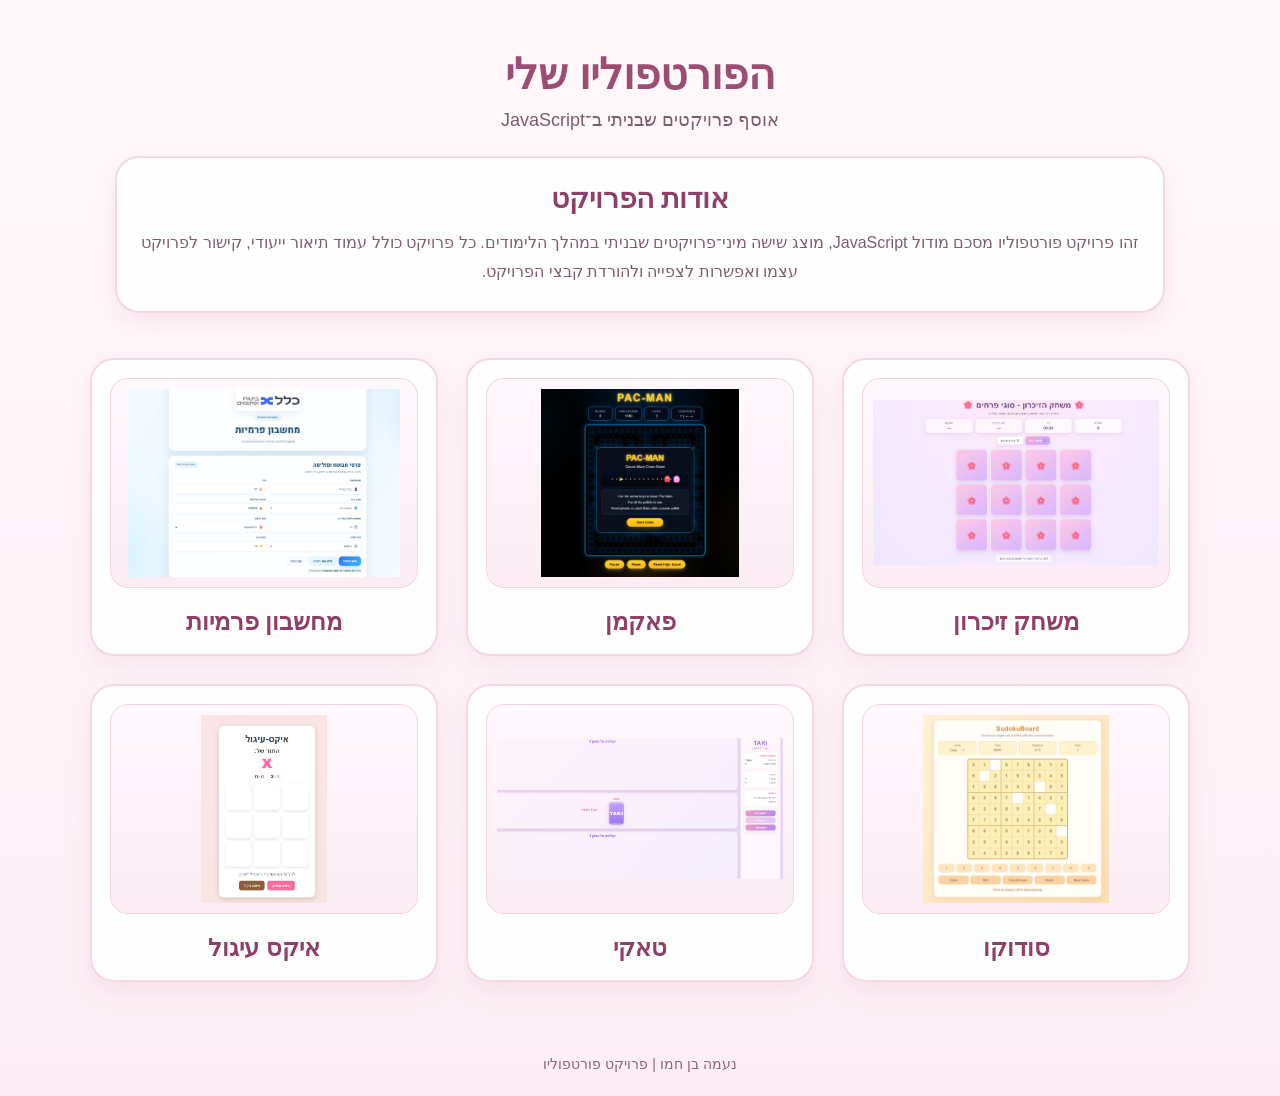
==== index.html @ 0ccb6d75 "final protfolio ready" ====
<!DOCTYPE html>
<html lang="he" dir="rtl">
<head>
  <meta charset="UTF-8">
  <meta name="viewport" content="width=device-width, initial-scale=1.0">
  <title>הפורטפוליו שלי</title>
  <link rel="stylesheet" href="style/style.css">
</head>
<body>

  <header class="header">
    <h1>הפורטפוליו שלי</h1>
    <p>אוסף פרויקטים שבניתי ב־JavaScript</p>
  </header>

  <section class="about-section">
    <div class="about-box">
      <h2>אודות הפרויקט</h2>
      <p>
        זהו פרויקט פורטפוליו מסכם מודול JavaScript, מוצג שישה מיני־פרויקטים
        שבניתי במהלך הלימודים. כל פרויקט כולל עמוד תיאור ייעודי, קישור לפרויקט עצמו
        ואפשרות לצפייה ולהורדת קבצי הפרויקט.
      </p>
    </div>
  </section>

  <section class="projects-section">

    <a class="project-card simple-card" href="project-pages/memory-game.html">
      <img src="images/memory-game.png" alt="משחק זיכרון">
      <h2>משחק זיכרון</h2>
    </a>

    <a class="project-card simple-card" href="project-pages/pacman-game.html">
      <img src="images/pacman-game.png" alt="פאקמן">
      <h2>פאקמן</h2>
    </a>

    <a class="project-card simple-card" href="project-pages/premium-calculator.html">
      <img src="images/premium-calculator.png" alt="מחשבון פרמיות">
      <h2>מחשבון פרמיות</h2>
    </a>

    <a class="project-card simple-card" href="project-pages/sudoku.html">
      <img src="images/sudoku.png" alt="סודוקו">
      <h2>סודוקו</h2>
    </a>

    <a class="project-card simple-card" href="project-pages/taki-game.html">
      <img src="images/taki-game.png" alt="טאקי">
      <h2>טאקי</h2>
    </a>

    <a class="project-card simple-card" href="project-pages/tictactoe-game.html">
      <img src="images/tictactoe-game.png" alt="איקס עיגול">
      <h2>איקס עיגול</h2>
    </a>

  </section>

  <footer class="footer">
    <p>נעמה בן חמו | פרויקט פורטפוליו</p>
  </footer>

  <script src="script/main.js"></script>
</body>
</html>
---- style/style.css ----
* {
  margin: 0;
  padding: 0;
  box-sizing: border-box;
  font-family: Arial, sans-serif;
}

body {
  direction: rtl;
  background: linear-gradient(180deg, #fff8fb 0%, #fdeef5 100%);
  color: #5d4157;
  min-height: 100vh;
}

.header {
  text-align: center;
  padding: 50px 20px 25px;
}

.header h1 {
  font-size: 42px;
  color: #9d4d74;
  margin-bottom: 10px;
}

.header p {
  font-size: 18px;
  color: #7b5c6d;
}

.about-section {
  max-width: 1100px;
  margin: 0 auto 35px;
  padding: 0 25px;
}

.about-box {
  background: rgba(255, 255, 255, 0.94);
  border: 2px solid #f5d6e5;
  border-radius: 24px;
  padding: 24px;
  text-align: center;
  box-shadow: 0 10px 24px rgba(193, 120, 156, 0.12);
}

.about-box h2 {
  color: #8f3f68;
  margin-bottom: 14px;
  font-size: 28px;
}

.about-box p {
  color: #7a6070;
  line-height: 1.8;
  font-size: 16px;
}

.projects-section {
  max-width: 1150px;
  margin: 0 auto;
  padding: 10px 25px 50px;
  display: grid;
  grid-template-columns: repeat(3, 1fr);
  gap: 28px;
}

.project-card {
  background: rgba(255, 255, 255, 0.94);
  border: 2px solid #f5d6e5;
  border-radius: 24px;
  padding: 18px;
  box-shadow: 0 10px 24px rgba(193, 120, 156, 0.12);
  transition: 0.25s ease;
}

.project-card:hover {
  transform: translateY(-6px);
  box-shadow: 0 16px 30px rgba(193, 120, 156, 0.18);
}

.simple-card {
  text-decoration: none;
  text-align: center;
  color: inherit;
}

.project-card img {
  width: 100%;
  height: 210px;
  object-fit: contain;
  background: linear-gradient(180deg, #fff8fc 0%, #fcecf4 100%);
  border: 1px solid #f1d3e1;
  border-radius: 18px;
  padding: 10px;
  margin-bottom: 16px;
}

.project-card h2 {
  font-size: 24px;
  color: #8f3f68;
}

.footer {
  text-align: center;
  padding: 24px;
  color: #8a6477;
  font-size: 14px;
}

.project-details-page {
  max-width: 1100px;
  margin: 0 auto;
  padding: 40px 25px 60px;
}

.details-box {
  background: rgba(255, 255, 255, 0.95);
  border: 2px solid #f5d6e5;
  border-radius: 28px;
  padding: 30px;
  box-shadow: 0 12px 28px rgba(193, 120, 156, 0.14);
  text-align: center;
}

.details-box img {
  width: 100%;
  max-width: 700px;
  height: 380px;
  object-fit: contain;
  background: linear-gradient(180deg, #fff8fc 0%, #fcecf4 100%);
  border: 1px solid #f1d3e1;
  border-radius: 22px;
  padding: 14px;
  margin-bottom: 24px;
}

.details-box h1 {
  color: #8f3f68;
  margin-bottom: 14px;
  font-size: 36px;
}

.details-box p {
  font-size: 17px;
  line-height: 1.8;
  color: #755c6c;
  margin-bottom: 18px;
}

.tech-list {
  display: flex;
  justify-content: center;
  gap: 12px;
  flex-wrap: wrap;
  margin-bottom: 24px;
}

.tech-list span {
  background: linear-gradient(135deg, #ffd6e7, #f6aac9);
  color: #7a2954;
  padding: 10px 16px;
  border-radius: 999px;
  font-weight: bold;
}

.buttons {
  display: flex;
  justify-content: center;
  gap: 12px;
  flex-wrap: wrap;
  margin-top: 10px;
}

.btn {
  text-decoration: none;
  border-radius: 999px;
  padding: 12px 18px;
  font-size: 14px;
  font-weight: bold;
  min-width: 130px;
  text-align: center;
  transition: 0.25s ease;
}

.view {
  background: linear-gradient(135deg, #c78aa8, #a95d86);
  color: white;
}

.view:hover {
  background: linear-gradient(135deg, #b97898, #934a72);
}

.download {
  background: linear-gradient(135deg, #ffd6e7, #f6aac9);
  color: #7a2954;
}

.download:hover {
  background: linear-gradient(135deg, #ffc6de, #ee96bb);
}

.back {
  background: #ffffff;
  color: #8f3f68;
  border: 2px solid #f2cade;
}

.back:hover {
  background: #fff3f8;
}

@media (max-width: 992px) {
  .projects-section {
    grid-template-columns: repeat(2, 1fr);
  }

  .details-box img {
    height: 300px;
  }
}

@media (max-width: 640px) {
  .projects-section {
    grid-template-columns: 1fr;
  }

  .header h1 {
    font-size: 32px;
  }

  .project-card img,
  .details-box img {
    height: 220px;
  }

  .details-box h1 {
    font-size: 28px;
  }
}
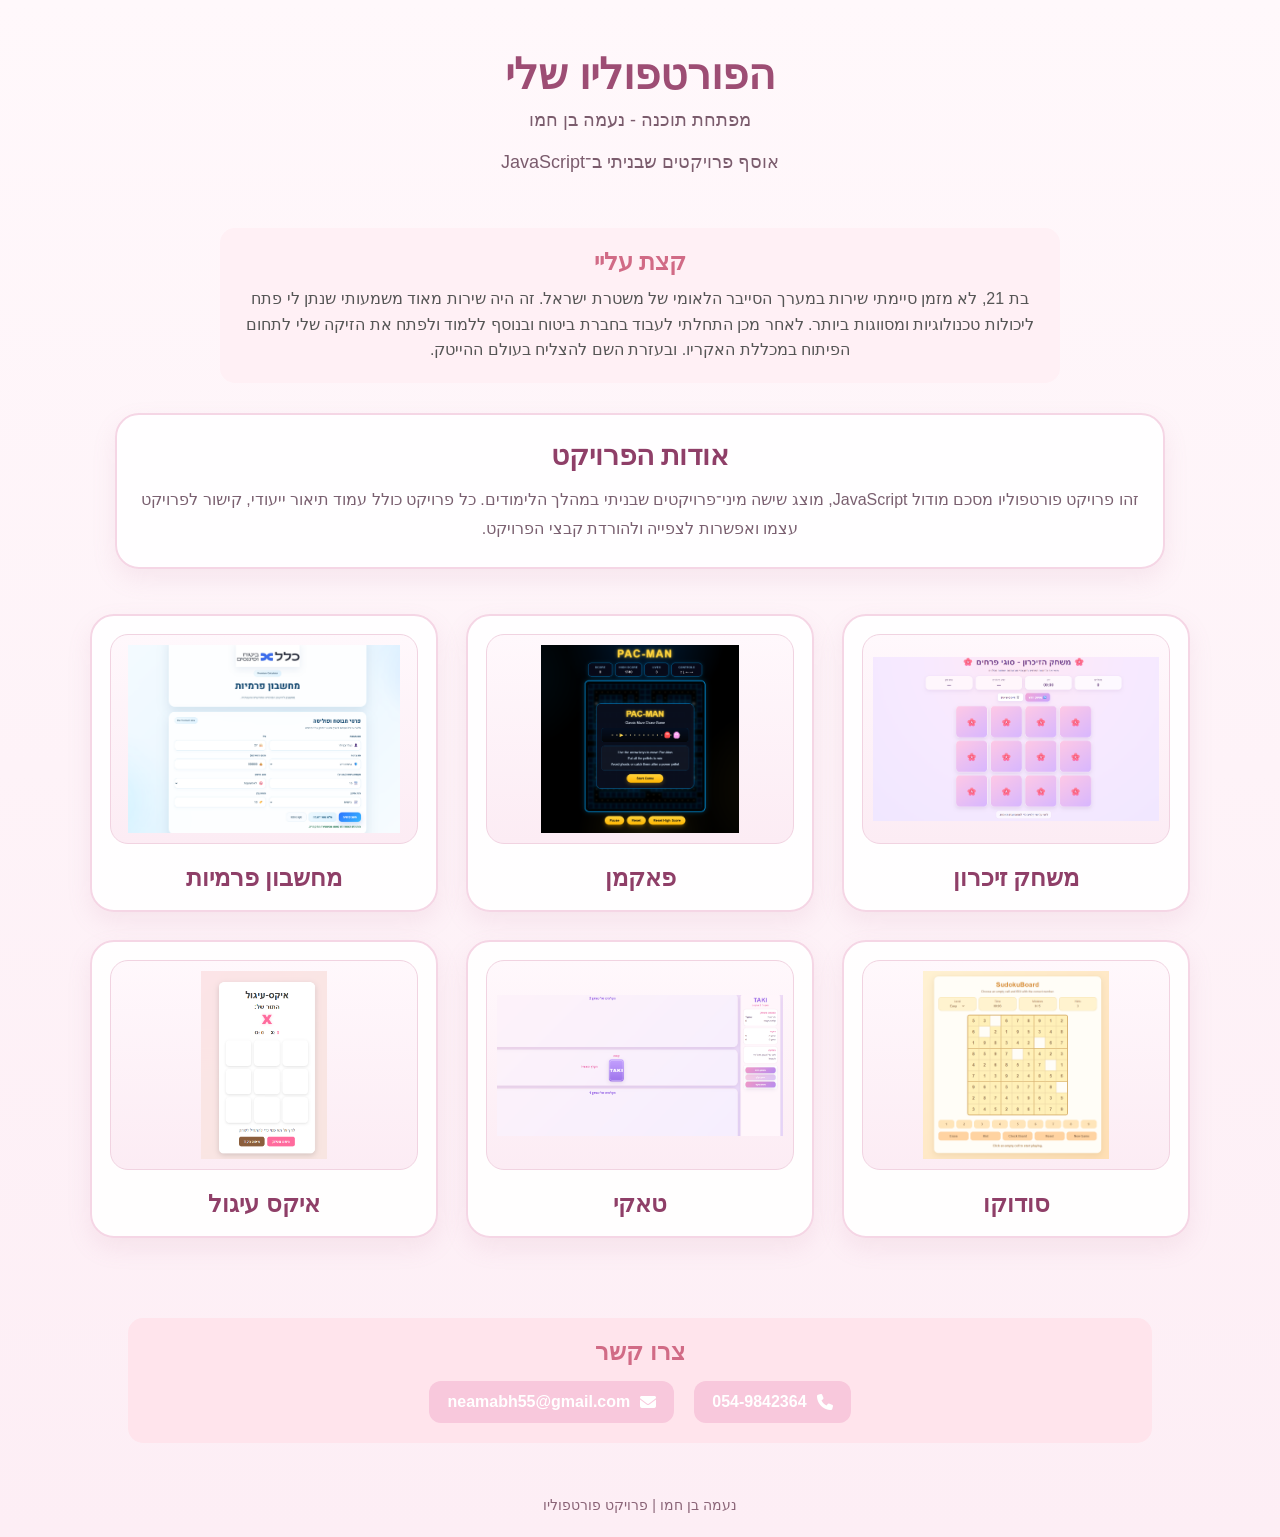
==== commit 592b047b: "final portfolio ready" ====
--- a/index.html
+++ b/index.html
@@ -5,15 +5,26 @@
   <meta name="viewport" content="width=device-width, initial-scale=1.0">
   <title>הפורטפוליו שלי</title>
   <link rel="stylesheet" href="style/style.css">
+  <link rel="stylesheet" href="https://cdnjs.cloudflare.com/ajax/libs/font-awesome/6.5.0/css/all.min.css">
 </head>
 <body>
 
   <header class="header">
     <h1>הפורטפוליו שלי</h1>
+    <p class="subtitle">מפתחת תוכנה - נעמה בן חמו</p>
     <p>אוסף פרויקטים שבניתי ב־JavaScript</p>
   </header>
 
   <section class="about-section">
+    <section class="about">
+  <h2>קצת עליי</h2>
+  <p>
+    בת 21, לא מזמן סיימתי שירות במערך הסייבר הלאומי של משטרת ישראל.
+    זה היה שירות מאוד משמעותי שנתן לי פתח ליכולות טכנולוגיות ומסווגות ביותר.
+    לאחר מכן התחלתי לעבוד בחברת ביטוח ובנוסף ללמוד ולפתח את הזיקה שלי
+    לתחום הפיתוח במכללת האקריו. ובעזרת השם להצליח בעולם ההייטק.
+  </p>
+</section>
     <div class="about-box">
       <h2>אודות הפרויקט</h2>
       <p>
@@ -57,6 +68,23 @@
     </a>
 
   </section>
+  <section class="contact">
+  <h2>צרו קשר</h2>
+
+  <div class="contact-links">
+    
+    <a href="tel:0549842364" class="contact-item">
+      <i class="fa-solid fa-phone"></i>
+      <span>054-9842364</span>
+    </a>
+
+    <a href="mailto:neamabh55@gmail.com" class="contact-item">
+      <i class="fa-solid fa-envelope"></i>
+      <span>neamabh55@gmail.com</span>
+    </a>
+
+  </div>
+</section>
 
   <footer class="footer">
     <p>נעמה בן חמו | פרויקט פורטפוליו</p>
--- a/style/style.css
+++ b/style/style.css
@@ -237,4 +237,69 @@
   .details-box h1 {
     font-size: 28px;
   }
+}
+.subtitle {
+  text-align: center;
+  font-size: 18px;
+  color: #b76e79;
+  margin-bottom: 20px;
+}
+
+/* ABOUT */
+.about {
+  background: #fff0f5;
+  padding: 20px;
+  margin: 30px auto;
+  width: 80%;
+  border-radius: 15px;
+  text-align: center;
+}
+
+.about h2 {
+  color: #d16b86;
+  margin-bottom: 10px;
+}
+
+.about p {
+  color: #555;
+  line-height: 1.6;
+}
+
+/* CONTACT */
+.contact {
+  background: #ffe4ec;
+  padding: 20px;
+  margin: 30px auto;
+  width: 80%;
+  border-radius: 15px;
+  text-align: center;
+}
+
+.contact h2 {
+  color: #d16b86;
+  margin-bottom: 15px;
+}
+
+.contact-links {
+  display: flex;
+  justify-content: center;
+  gap: 20px;
+  flex-wrap: wrap;
+}
+
+.contact-item {
+  display: flex;
+  align-items: center;
+  gap: 10px;
+  background: #f8c8dc;
+  padding: 12px 18px;
+  border-radius: 12px;
+  text-decoration: none;
+  color: white;
+  font-weight: bold;
+  transition: 0.3s;
+}
+
+.contact-item:hover {
+  background: #d16b86;
 }
